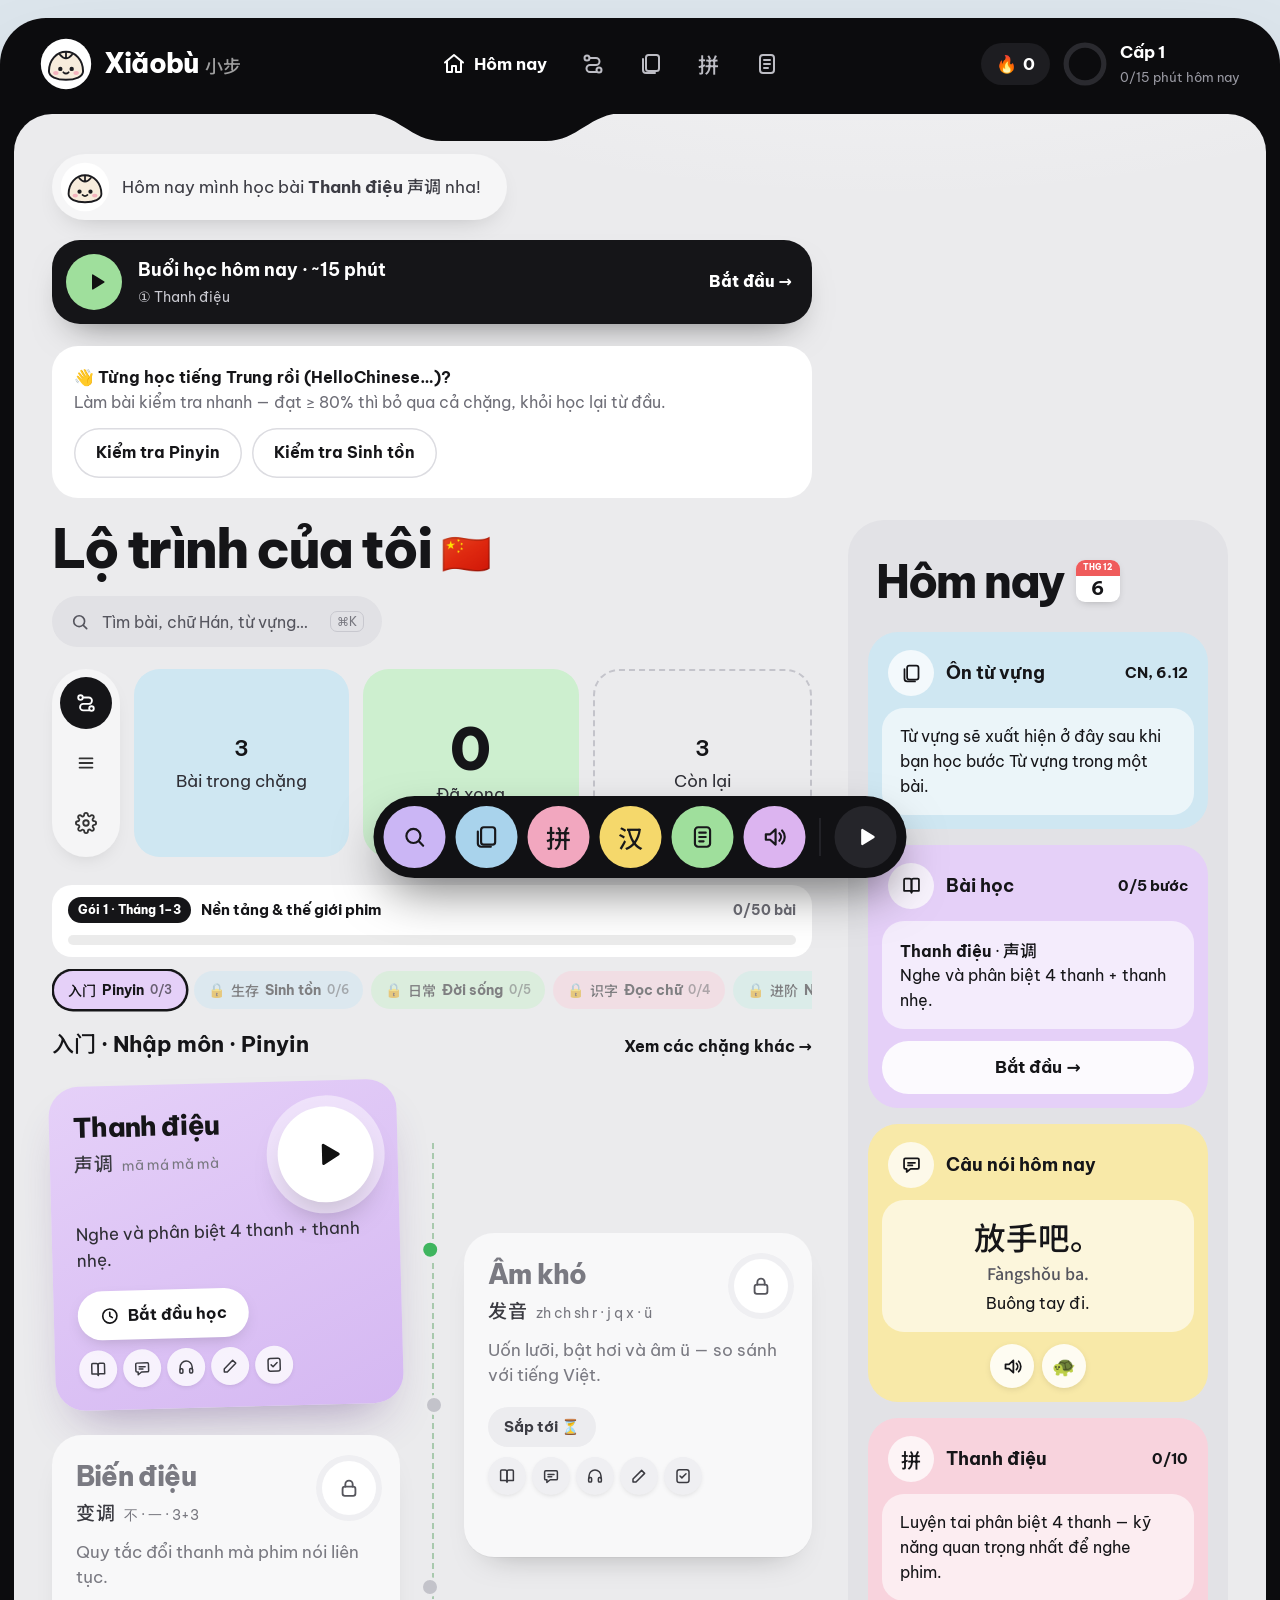
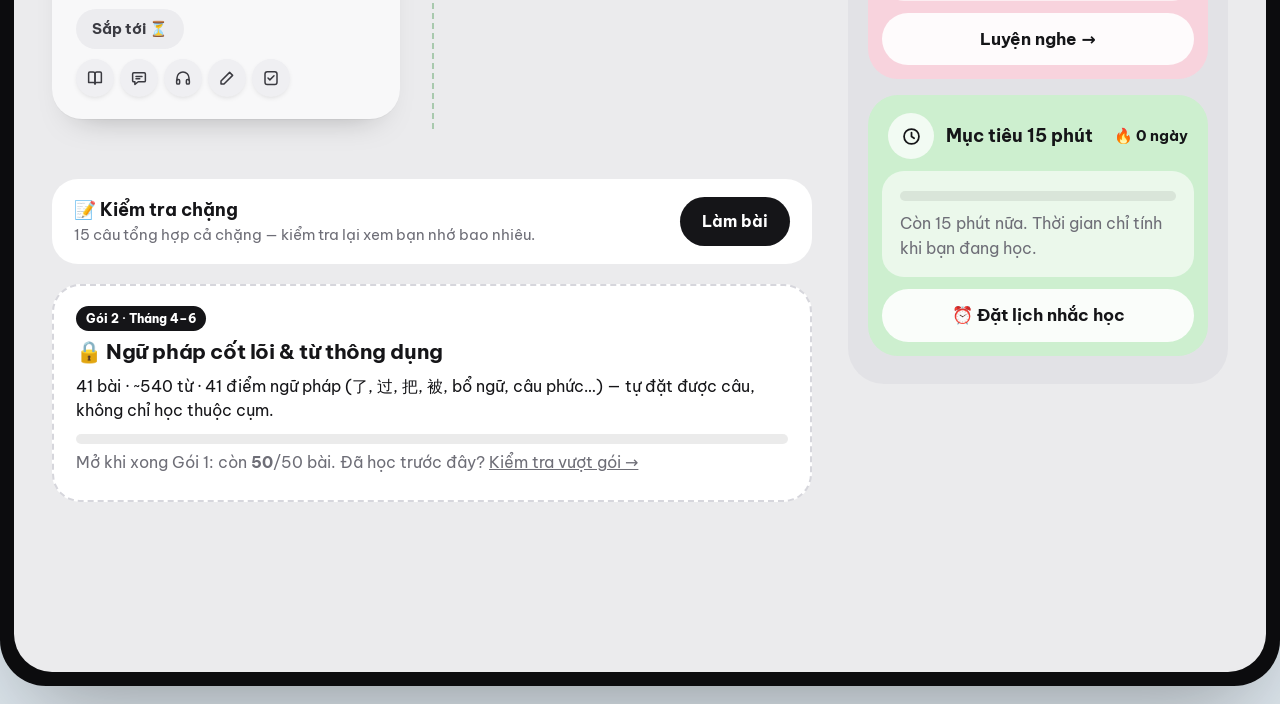
==== index.html @ 29726278 "Thay app POS bằng web học tiếng Trung Xiǎobù 小步 Xóa app POS cũ theo yêu cầu (vẫn còn trong lịch sử g" ====
<!doctype html>
<html lang="vi">
<head>
<meta charset="utf-8">
<meta name="viewport" content="width=device-width, initial-scale=1, viewport-fit=cover">
<meta name="theme-color" content="#0c0c0e">
<meta name="mobile-web-app-capable" content="yes">
<meta name="apple-mobile-web-app-capable" content="yes">
<meta name="apple-mobile-web-app-status-bar-style" content="black-translucent">
<meta name="apple-mobile-web-app-title" content="Xiǎobù">
<meta name="description" content="Học tiếng Trung giản thể 15 phút mỗi ngày: xem phim, giao tiếp, đọc chữ đời thường.">
<title>Xiǎobù 小步 · Tiếng Trung 15 phút mỗi ngày</title>
<link rel="manifest" href="manifest.webmanifest">
<link rel="icon" href="icons/icon.svg" type="image/svg+xml">
<link rel="apple-touch-icon" href="icons/apple-touch-icon.png">
<link rel="preconnect" href="https://fonts.googleapis.com">
<link rel="preconnect" href="https://fonts.gstatic.com" crossorigin>
<link rel="stylesheet" href="https://fonts.googleapis.com/css2?family=Be+Vietnam+Pro:wght@400;500;600;700;800&family=Noto+Sans+SC:wght@400;500;700&display=swap">
<link rel="stylesheet" href="css/style.css">
</head>
<body>
<div class="app">
  <header class="top">
    <a class="brand" href="#/" aria-label="Trang chủ">
      <span class="mascot" id="brandMascot"></span>
      <span class="brand-name">Xiǎobù <span class="zh" lang="zh-CN">小步</span></span>
    </a>
    <nav class="nav" id="nav"></nav>
    <div class="hud">
      <span class="streak" title="Chuỗi ngày học"><span>🔥</span><b id="streakN">0</b></span>
      <div class="ring" id="ring"></div>
      <div class="lvl"><b id="lvlN">Cấp 1</b><small id="minN">0/15 phút hôm nay</small></div>
    </div>
  </header>
  <main class="panel" id="panel">
    <svg class="notch" id="notch" viewBox="0 0 260 30" aria-hidden="true"><path d="M0 0H260C226 0 214 28 182 28H78C46 28 34 0 0 0Z"/></svg>
    <div id="view"></div>
  </main>
</div>
<nav class="dock" id="dock" aria-label="Thanh công cụ"></nav>
<div id="toast" role="status" aria-live="polite"></div>

<script src="js/vendor/hanzi-writer.min.js" defer></script>
<script src="js/packs.js" defer></script>
<script src="js/data.js" defer></script>
<script src="js/data-phim.js" defer></script>
<script src="js/memo.js" defer></script>
<script src="js/app.js" defer></script>
</body>
</html>
---- css/style.css ----
/* Xiǎobù 小步 — giao diện */
:root{
  --bg:#dce5ec; --shell:#0c0c0e; --panel:#ebebed; --card:#f8f8f9; --ink:#151518; --muted:#6e6e77; --line:#dcdce1;
  --c-purple:#e5d0f8; --c-purple2:#d5b8f2;
  --c-blue:#cfe7f2;   --c-blue2:#b5dbeb;
  --c-green:#cdefcf;  --c-green2:#b3e5b6;
  --c-yellow:#f8e9a8; --c-yellow2:#f2da7a;
  --c-pink:#f8d3dd;   --c-pink2:#f2b8c8;
  --c-mint:#cdeee6;   --c-mint2:#ade2d4;
  --c-peach:#fbdcc9; --c-peach2:#f5c2a3;
  --c-lav:#dcdafb;   --c-lav2:#c4bff5;
  --c-lilac:#ecd3f6;
  --ok:#3fb55f; --bad:#e8566f;
  --zh-scale:1;
  --font:'Be Vietnam Pro',system-ui,-apple-system,'Segoe UI',Roboto,sans-serif;
  --font-zh:'Noto Sans SC','PingFang SC','Hiragino Sans GB','Microsoft YaHei','Source Han Sans SC',sans-serif;
}
*{box-sizing:border-box}
html{-webkit-text-size-adjust:100%}
body{margin:0;background:var(--bg);font-family:var(--font);color:var(--ink);-webkit-font-smoothing:antialiased;-webkit-tap-highlight-color:transparent;line-height:1.45}
button{font-family:inherit;color:inherit}
a{color:inherit}
.zh{font-family:var(--font-zh);font-weight:500}
.py,.py-opt,.py-big{font-family:var(--font-zh);font-weight:500}
.muted{color:var(--muted)} .small{font-size:14px} .center{text-align:center}
svg{display:block}

/* color helpers */
.c-purple{--c:var(--c-purple);--c2:var(--c-purple2)} .c-blue{--c:var(--c-blue);--c2:var(--c-blue2)}
.c-green{--c:var(--c-green);--c2:var(--c-green2)} .c-yellow{--c:var(--c-yellow);--c2:var(--c-yellow2)}
.c-pink{--c:var(--c-pink);--c2:var(--c-pink2)} .c-mint{--c:var(--c-mint);--c2:var(--c-mint2)}
.c-peach{--c:var(--c-peach);--c2:var(--c-peach2)} .c-lav{--c:var(--c-lav);--c2:var(--c-lav2)}
[data-color=purple]{--c:var(--c-purple);--c2:var(--c-purple2)} [data-color=blue]{--c:var(--c-blue);--c2:var(--c-blue2)}
[data-color=green]{--c:var(--c-green);--c2:var(--c-green2)} [data-color=yellow]{--c:var(--c-yellow);--c2:var(--c-yellow2)}
[data-color=pink]{--c:var(--c-pink);--c2:var(--c-pink2)} [data-color=mint]{--c:var(--c-mint);--c2:var(--c-mint2)}
[data-color=peach]{--c:var(--c-peach);--c2:var(--c-peach2)} [data-color=lav]{--c:var(--c-lav);--c2:var(--c-lav2)}

/* ───────── shell ───────── */
.app{max-width:1340px;margin:18px auto;background:var(--shell);border-radius:46px;padding:0 14px 14px;box-shadow:0 40px 90px -30px rgba(0,0,0,.35)}
header.top{display:flex;align-items:center;gap:16px;padding:20px 26px 24px;color:#fff}
.brand{display:flex;align-items:center;gap:12px;text-decoration:none;color:#fff;flex:none}
.mascot{display:inline-block;width:52px;height:52px;flex:none}
.mascot svg{width:100%;height:100%}
.brand-name{font-weight:800;font-size:27px;letter-spacing:-.03em}
.brand-name .zh{font-size:18px;opacity:.6;font-weight:500;margin-left:2px}
.nav{flex:1;display:flex;justify-content:center;gap:6px}
.nav a{display:flex;align-items:center;gap:8px;color:#bdbdc4;text-decoration:none;padding:10px 14px;border-radius:999px;font-weight:700;font-size:17px;transition:.2s}
.nav a svg{width:24px;height:24px}
.nav a span:not(.nav-zh){display:none}
.nav-zh{font-size:21px;width:24px;text-align:center;line-height:24px}
.nav a.active{color:#fff}
.nav a.active span{display:inline}
.nav a:hover{background:#1d1d21;color:#fff}
.hud{display:flex;align-items:center;gap:12px;flex:none}
.streak{display:flex;align-items:center;gap:6px;background:#1d1d21;border-radius:999px;padding:9px 15px;font-weight:800;font-size:17px}
.ring{width:46px;height:46px}
.ring svg{width:100%;height:100%}
.lvl b{display:block;font-size:17px;letter-spacing:-.01em}
.lvl small{color:#9a9aa3;font-size:13px}
.panel{position:relative;background:var(--panel);background-image:radial-gradient(1200px 500px at 70% -10%,#f6f6f7 0%,transparent 60%);border-radius:38px;min-height:calc(100vh - 150px);padding:40px 38px 150px}
.notch{position:absolute;top:-1px;width:260px;height:30px;transform:translateX(-50%);fill:var(--shell);pointer-events:none;transition:left .35s cubic-bezier(.4,1.4,.6,1),opacity .2s;opacity:0}

/* ───────── dock ───────── */
.dock{position:fixed;left:50%;bottom:22px;transform:translateX(-50%);display:flex;align-items:center;gap:10px;background:#111114;padding:10px;border-radius:999px;box-shadow:0 22px 50px -12px rgba(0,0,0,.55);z-index:60}
.d{width:62px;height:62px;border-radius:50%;border:0;display:grid;place-items:center;font-size:25px;cursor:pointer;color:#18181b;transition:transform .15s}
.d svg{width:26px;height:26px}
.d:hover{transform:translateY(-3px)} .d:active{transform:scale(.94)}
.d.c-purple{background:#cbb6f5}.d.c-blue{background:#a9d3ec}.d.c-pink{background:#f2a7bf}.d.c-yellow{background:#f5d86b}.d.c-green{background:#9fdf9c}.d.c-lilac{background:#dcb4f0}
.d.c-dark{background:#25252a;color:#fff}
.dock .sep{width:1px;height:38px;background:#34343a;margin:0 4px}
body.in-lesson .dock{display:none}

/* ───────── buttons ───────── */
.btn{display:inline-flex;align-items:center;justify-content:center;gap:8px;background:var(--ink);color:#fff;border:0;border-radius:999px;padding:13px 22px;font-weight:700;font-size:16px;cursor:pointer;text-decoration:none;transition:transform .12s,opacity .2s}
.btn svg{width:20px;height:20px}
.btn:active{transform:scale(.97)} .btn:disabled{opacity:.35;cursor:default}
.btn.ghost{background:#fff;color:var(--ink);box-shadow:inset 0 0 0 1.5px var(--line)}
.btn.big{width:100%;padding:16px;font-size:17px}
.btn.red{background:var(--bad)}
.btn-white{display:inline-flex;align-items:center;gap:8px;background:#fff;border-radius:999px;padding:13px 22px;font-weight:700;color:var(--ink);text-decoration:none;box-shadow:0 6px 18px -8px rgba(0,0,0,.25)}
.btn-white svg{width:20px;height:20px}
.ibtn{width:44px;height:44px;border-radius:50%;border:0;background:rgba(255,255,255,.85);display:inline-grid;place-items:center;cursor:pointer;font-size:19px;box-shadow:0 2px 8px -3px rgba(0,0,0,.2);flex:none}
.ibtn svg{width:21px;height:21px}
.ibtn.mic.rec{background:var(--bad);color:#fff;animation:pulse 1s infinite}
@keyframes pulse{50%{box-shadow:0 0 0 10px rgba(232,86,111,.2)}}
.speaking{animation:speak .9s ease-in-out infinite}
@keyframes speak{50%{transform:scale(1.06)}}
.back{width:48px;height:48px;border-radius:50%;background:#fff;display:grid;place-items:center;flex:none;box-shadow:0 2px 10px -4px rgba(0,0,0,.2)}
.back svg{width:22px;height:22px}
.pill{display:inline-block;background:#ececef;border-radius:999px;padding:9px 16px;font-weight:700;font-size:15px;color:#3b3b42}
.chips{display:flex;gap:8px;flex-wrap:wrap;margin:6px 0 18px}
.chips.scroll{flex-wrap:nowrap;overflow-x:auto;padding-bottom:4px;scrollbar-width:none}
.chips.scroll::-webkit-scrollbar{display:none}
.chip{border:0;background:#fff;border-radius:999px;padding:10px 16px;font-weight:700;font-size:15px;cursor:pointer;white-space:nowrap;box-shadow:inset 0 0 0 1.5px var(--line)}
.chip.on{background:var(--ink);color:#fff;box-shadow:none}

/* ───────── home ───────── */
.greet{display:inline-flex;align-items:center;gap:12px;background:#f6f6f7;border-radius:999px;padding:8px 26px 8px 8px;box-shadow:0 10px 28px -16px rgba(0,0,0,.3);margin-bottom:26px;max-width:100%}
.greet .mascot{width:50px;height:50px}
.greet p{margin:0;font-size:17px;color:#3c3c44}
.home{display:grid;grid-template-columns:minmax(0,1fr) 380px;gap:36px;align-items:start}
.home>*{min-width:0}
.title-row{display:flex;align-items:center;justify-content:space-between;gap:20px;flex-wrap:wrap;margin-bottom:22px}
h1{font-size:54px;font-weight:800;letter-spacing:-.045em;margin:0;line-height:1.05}
.flag{font-size:.75em;vertical-align:middle}
.search-pill{display:flex;align-items:center;gap:12px;border:0;background:#e1e1e5;border-radius:999px;padding:15px 18px;min-width:330px;cursor:pointer;color:#55555e;font-size:16px}
.search-pill svg{width:20px;height:20px}
.search-pill span{flex:1;text-align:left}
kbd{font-family:inherit;font-size:12px;border:1.5px solid #c8c8cf;border-radius:7px;padding:2px 6px;color:#77777f}
.stats-row{display:flex;gap:14px;align-items:stretch;margin-bottom:28px}
.rail{display:flex;flex-direction:column;gap:8px;background:#f5f5f6;border-radius:999px;padding:8px;box-shadow:0 8px 22px -14px rgba(0,0,0,.25)}
.rail-btn{width:52px;height:52px;border-radius:50%;display:grid;place-items:center;text-decoration:none;color:#333}
.rail-btn svg{width:22px;height:22px}
.rail-btn.active{background:var(--ink);color:#fff}
.stat{flex:1;max-width:230px;border-radius:26px;padding:18px 14px;text-align:center;display:flex;flex-direction:column;justify-content:center;gap:4px;background:var(--c)}
.stat b{font-size:22px;font-weight:600}
.stat span{font-size:17px;color:#2f2f36}
.stat.big b{font-size:58px;font-weight:800;line-height:1}
.stat.dashed{background:transparent;border:2px dashed #c4c4cb}
.stage-head{display:flex;align-items:baseline;justify-content:space-between;gap:12px;margin:8px 0 22px}
.stage-head h3{margin:0;font-size:22px;font-weight:700}
.stage-head a{font-weight:700;text-decoration:none;white-space:nowrap}

/* zigzag path */
.zigzag{position:relative;display:grid;grid-template-columns:1fr 1fr;column-gap:64px;row-gap:28px;padding-bottom:150px}
.zigzag::before{content:'';position:absolute;left:50%;top:60px;bottom:140px;border-left:2px dashed #a9c9ae}
.zigzag>.lcard:nth-child(even){translate:0 150px}
.lcard{position:relative;background:var(--card);border-radius:30px;padding:26px 24px 22px;box-shadow:0 1px 0 rgba(0,0,0,.03),0 18px 34px -24px rgba(0,0,0,.35);transition:transform .2s}
.lcard::after{content:'';position:absolute;top:50%;width:14px;height:14px;border-radius:50%;background:var(--ok);border:3px solid var(--panel)}
.zigzag>.lcard:nth-child(odd)::after{right:-40px}
.zigzag>.lcard:nth-child(even)::after{left:-40px}
.lcard.locked::after{background:#c3c3ca}
.lcard.current{background:linear-gradient(155deg,var(--c),var(--c2));rotate:-1.5deg;box-shadow:0 26px 50px -24px rgba(80,40,120,.45)}
.lcard.done{background:#fff}
.lc-top{display:flex;justify-content:space-between;gap:12px;align-items:flex-start}
.lcard h4{margin:0;font-size:27px;font-weight:800;letter-spacing:-.03em;line-height:1.15}
.lc-zh{margin-top:6px;color:#77777f;font-size:16px}
.lc-zh .zh{font-size:19px;color:#3b3b42;letter-spacing:.06em}
.lc-sub{font-size:14px;margin-left:4px}
.lc-desc{font-size:17px;line-height:1.5;margin:14px 0 18px;color:#2d2d33}
.lcard.locked .lc-desc,.lcard.locked h4{color:#7a7a82}
.lc-foot{display:flex;justify-content:space-between;align-items:center;gap:10px;flex-wrap:wrap}
.lc-steps{display:flex;gap:6px}
.mini{width:38px;height:38px;border-radius:50%;background:rgba(255,255,255,.8);display:grid;place-items:center;color:#3a3a40;box-shadow:0 2px 6px -3px rgba(0,0,0,.2)}
.lcard:not(.current) .mini{background:#efeff2}
.mini svg{width:18px;height:18px}
.mini.on{background:var(--ink)!important;color:#fff}
.play{width:96px;height:96px;border-radius:50%;background:#fff;display:grid;place-items:center;color:#111;flex:none;box-shadow:0 0 0 11px rgba(255,255,255,.45),0 18px 34px -12px rgba(0,0,0,.4);transition:transform .15s}
.play svg{width:34px;height:34px;margin-left:4px}
.play:hover{transform:scale(1.05)}
.play.sm{width:54px;height:54px;box-shadow:0 0 0 6px #f0f0f3}
.play.sm svg{width:22px;height:22px;margin-left:2px}
.lock,.badge-done{width:54px;height:54px;border-radius:50%;background:#fff;display:grid;place-items:center;color:#55555c;flex:none;box-shadow:0 0 0 6px #efeff2}
.lock svg,.badge-done svg{width:22px;height:22px}
.badge-done{background:var(--ok);color:#fff;box-shadow:0 0 0 6px #e3f5e7}
.stage-test-cta{display:flex;align-items:center;justify-content:space-between;gap:16px;background:#fff;border-radius:26px;padding:18px 22px;margin-top:-90px;position:relative}
.stage-test-cta b{display:block;font-size:18px}
.stage-test-cta span{color:var(--muted);font-size:15px}

/* today aside */
.today{background:#e2e2e6;border-radius:36px;padding:28px 20px 12px;position:sticky;top:18px}
.today-head{display:flex;align-items:center;gap:12px;padding:0 8px 18px}
.today h2{font-size:46px;font-weight:800;letter-spacing:-.045em;margin:0}
.cal{display:inline-flex;flex-direction:column;align-items:center;width:44px;border-radius:9px;overflow:hidden;background:#fff;box-shadow:0 3px 10px -4px rgba(0,0,0,.3)}
.cal i{display:block;width:100%;background:#ef5b5b;color:#fff;font-style:normal;font-size:8px;font-weight:800;text-align:center;padding:2px 0}
.cal b{font-size:19px;line-height:1.2;padding:1px 0 2px}
.tcard{background:var(--c);border-radius:30px;padding:14px;margin-bottom:16px}
.tc-head{display:flex;align-items:center;gap:12px;font-weight:700;font-size:18px;padding:4px 6px 12px}
.tc-head .ic{width:46px;height:46px;border-radius:50%;background:rgba(255,255,255,.75);display:grid;place-items:center;flex:none;font-size:20px}
.tc-head .ic svg{width:21px;height:21px}
.tc-head .right{margin-left:auto;font-size:15px;font-weight:700;white-space:nowrap}
.tc-body{background:rgba(255,255,255,.6);border-radius:22px;padding:16px 18px;line-height:1.55;font-size:16px}
.tc-body .zh{font-size:1.05em}
.big-n{font-size:30px;font-weight:800;margin-right:4px}
.tc-btn{display:block;margin-top:12px;text-align:center;background:rgba(255,255,255,.9);border-radius:999px;padding:14px;font-weight:700;color:var(--ink);text-decoration:none;font-size:17px}
.tc-row{display:flex;gap:8px;justify-content:center;margin-top:12px}
.qod{text-align:center}
.qod-zh{border:0;background:none;cursor:pointer;padding:0;font-size:calc(30px*var(--zh-scale));line-height:1.3}
.qod .py{font-size:16px;color:#55555e;margin:2px 0 6px}
.bar{height:10px;background:rgba(0,0,0,.08);border-radius:99px;overflow:hidden;margin:4px 0 10px}
.bar i{display:block;height:100%;background:var(--ok);border-radius:99px;transition:width .4s}

/* ───────── generic page ───────── */
.page{max-width:900px;margin:0 auto}
.page-head{display:flex;align-items:center;gap:14px;margin-bottom:16px}
.page-head h1{font-size:40px}
.lead{font-size:17px;margin:0 0 20px}
.sec{font-size:22px;margin:32px 0 14px;letter-spacing:-.02em}
.card-pad{background:#fff;border-radius:26px;padding:20px 22px;margin-bottom:16px}
.card-pad h3{margin:0 0 12px;font-size:19px}
.empty{text-align:center;background:#fff;border-radius:30px;padding:34px 22px}
.empty svg{width:90px;height:90px;margin:0 auto 6px}
.empty h3{font-size:24px;margin:8px 0}
.hint{background:#fff;border-radius:20px;padding:14px 18px;margin-bottom:16px;font-size:16px;line-height:1.5}

/* path */
.stage-block{background:var(--c);border-radius:32px;padding:22px;margin-bottom:22px}
.sb-head{display:flex;justify-content:space-between;gap:16px;align-items:flex-start;margin-bottom:14px}
.sb-zh{font-size:15px;opacity:.65}
.sb-head h2{margin:2px 0 4px;font-size:26px;letter-spacing:-.03em}
.sb-head p{margin:0;font-size:15px;color:#3a3a42}
.sb-prog{min-width:120px;text-align:right}
.sb-prog b{font-size:22px}
.sb-prog .bar{background:rgba(255,255,255,.55)}
.sb-list{display:flex;flex-direction:column;gap:8px}
.sb-row{display:flex;align-items:center;gap:14px;background:rgba(255,255,255,.75);border-radius:20px;padding:12px 14px;text-decoration:none;color:var(--ink)}
.sb-row.cur{background:#fff;box-shadow:0 0 0 2.5px var(--ink)}
.sb-row.locked{opacity:.55}
.sb-ic{width:40px;height:40px;border-radius:50%;background:#fff;display:grid;place-items:center;flex:none}
.sb-row.cur .sb-ic{background:var(--ink);color:#fff}
.sb-ic svg{width:18px;height:18px}
.sb-t{flex:1;min-width:0}
.sb-t b{font-size:17px}
.sb-t small{display:block;color:var(--muted);font-size:14px;white-space:nowrap;overflow:hidden;text-overflow:ellipsis}
.sb-n{font-weight:700;color:#55555e;font-size:14px}
.sb-test{display:block;margin-top:12px;text-align:center;background:rgba(255,255,255,.9);border-radius:999px;padding:13px;font-weight:700;text-decoration:none}

/* ───────── lesson ───────── */
.lesson{max-width:760px;margin:0 auto}
.lesson-top{display:flex;align-items:center;gap:14px;margin-bottom:16px}
.lt-title small{color:var(--muted);font-weight:600;font-size:14px}
.lt-title h2{margin:0;font-size:28px;letter-spacing:-.03em;line-height:1.2}
.lt-title h2 .zh{font-size:.8em;color:#55555e}
.steps-tabs{display:flex;gap:8px;overflow-x:auto;padding:4px 2px 12px;margin-bottom:6px;scrollbar-width:none}
.steps-tabs::-webkit-scrollbar{display:none}
.stab{display:flex;align-items:center;gap:7px;background:#fff;border-radius:999px;padding:10px 15px;text-decoration:none;font-weight:700;font-size:15px;white-space:nowrap;color:#45454c;flex:none}
.stab svg{width:18px;height:18px}
.stab.done{background:var(--c-green);color:#1d5e2c}
.stab.active{background:var(--ink);color:#fff}
.intro{background:#fff;border-radius:22px;padding:4px 18px;margin-bottom:16px}
.intro summary{cursor:pointer;font-weight:700;padding:12px 0;font-size:17px}
.intro-body{padding-bottom:14px;font-size:16px;line-height:1.6}
.intro-body ul{padding-left:20px;margin:6px 0}
.intro-body li{margin:6px 0}
.intro-body .py{display:inline}

/* flashcard */
.fc-card{background:linear-gradient(160deg,var(--c),var(--c2));border-radius:34px;padding:30px 20px 22px;text-align:center;min-height:360px;display:flex;flex-direction:column;align-items:center;justify-content:center;gap:8px;box-shadow:0 24px 40px -28px rgba(0,0,0,.4)}
.fc-hz{border:0;background:none;cursor:pointer;padding:0;font-size:calc(88px*var(--zh-scale));line-height:1.15;color:var(--ink)}
.fc-hz .zh{font-weight:500}
.fc-card .py{font-size:24px;color:#3f3f47}
.hv{font-size:13px;color:#6f5a92;text-transform:uppercase;letter-spacing:.1em;background:rgba(255,255,255,.65);padding:4px 12px;border-radius:999px;font-weight:700}
.fc-vi{font-size:23px;font-weight:700;margin-top:4px}
.fc-actions{display:flex;gap:10px;margin-top:10px}
.fc-tip{font-size:13px;margin-top:6px}
.fc-nav{display:flex;align-items:center;justify-content:space-between;gap:12px;margin:16px 0}
.fc-nav .btn{min-width:64px}
.fc-nav #next{flex:1;max-width:260px}
.wordlist{background:#fff;border-radius:22px;padding:4px 16px 10px}
.wordlist summary{cursor:pointer;font-weight:700;padding:12px 0}
.wrow{display:flex;align-items:center;gap:12px;padding:10px 0;border-top:1px solid #f0f0f2}
.wrow-hz{border:0;background:none;cursor:pointer;font-size:calc(28px*var(--zh-scale));min-width:72px;text-align:left;padding:0}
.wrow-info{flex:1;min-width:0}
.wrow-info .py{font-size:15px;color:#55555e}
.wrow-vi{font-size:15px}
.hv-inline{font-size:11px;text-transform:uppercase;letter-spacing:.06em;color:#7a6a9a;font-weight:700}
.wrow .ibtn{background:#f3f3f5;box-shadow:none;width:40px;height:40px}
body.no-hv .hv,body.no-hv .hv-inline{display:none}
body.no-py .py{filter:blur(6px);cursor:pointer;user-select:none}
body.no-py .py.show{filter:none}

/* phrases */
.phrases{display:grid;grid-template-columns:repeat(auto-fill,minmax(300px,1fr));gap:14px}
.pcard{background:#fff;border-radius:26px;padding:18px 18px 14px;display:flex;flex-direction:column;gap:4px}
.lesson .pcard{background:linear-gradient(170deg,#fff 40%,color-mix(in srgb,var(--c) 45%,#fff))}
.pc-lesson{font-size:12px;font-weight:700;color:var(--muted);text-decoration:none;text-transform:uppercase;letter-spacing:.06em}
.pc-zh{border:0;background:none;cursor:pointer;text-align:left;padding:0;font-size:calc(28px*var(--zh-scale));line-height:1.35}
.pcard .py{font-size:16px;color:#55555e}
.pc-vi{font-size:17px;font-weight:600}
.pc-note{font-size:14px;color:#5a5a62;background:#f6f6f8;border-radius:14px;padding:9px 12px;margin-top:6px;line-height:1.5}
.pc-act{display:flex;gap:8px;margin-top:10px}
.pc-act .ibtn{background:#f2f2f5;box-shadow:none}
.mic-out:empty{display:none}
.sr-res{border-radius:14px;padding:10px 12px;margin-top:8px;font-size:15px;background:#f6f6f8}
.sr-res b{font-size:18px}
.sr-res.good{background:#e1f6e5}.sr-res.ok{background:#fdf3d4}.sr-res.bad{background:#fde3e8}
.step-actions{margin:22px 0 10px}
.rand{margin-bottom:14px}
#randBox .pcard{margin-bottom:16px;box-shadow:0 0 0 2.5px var(--ink)}

/* writer */
.writer-wrap{display:flex;gap:22px;align-items:center;flex-wrap:wrap;justify-content:center}
.writer-grid{border-radius:20px;border:2px solid #efd6d6;background:#fffdfb url("data:image/svg+xml,%3Csvg xmlns='http://www.w3.org/2000/svg' viewBox='0 0 100 100' preserveAspectRatio='none'%3E%3Cg stroke='%23ecbcbc' stroke-width='.5' stroke-dasharray='2 2' fill='none'%3E%3Cpath d='M0 0L100 100M100 0L0 100M50 0V100M0 50H100'/%3E%3C/g%3E%3C/svg%3E") center/100% 100% no-repeat;touch-action:none;flex:none}
.fallback-char{display:grid;place-items:center;height:100%;font-size:150px}
.w-info{flex:1;min-width:200px;text-align:center}
.w-big{border:0;background:none;cursor:pointer;font-size:60px;padding:0}
.w-info .py{font-size:22px}
.w-vi{font-size:18px;font-weight:600;margin:4px 0 14px}
.w-btns{display:flex;gap:8px;justify-content:center;flex-wrap:wrap}
.w-btns .ibtn{background:#f2f2f5;box-shadow:none}
.w-msg{min-height:24px;margin-top:12px;font-size:15px}
.ctabs{display:flex;gap:8px;margin-bottom:14px;flex-wrap:wrap}
.ctab{width:62px;height:62px;border-radius:18px;border:0;background:#fff;font-size:30px;cursor:pointer}
.ctab.active{background:var(--ink);color:#fff}
.write-input{display:flex;gap:10px}
.write-input input{flex:1;font-size:18px;border:1.5px solid var(--line);border-radius:999px;padding:12px 18px;font-family:var(--font-zh);min-width:0}
.char-grid{display:grid;grid-template-columns:repeat(auto-fill,minmax(74px,1fr));gap:10px}
.cg{position:relative;border:0;background:#fff;border-radius:18px;padding:10px 4px 8px;cursor:pointer;display:flex;flex-direction:column;align-items:center}
.cg .zh{font-size:32px;line-height:1.2}
.cg small{font-size:12px;color:var(--muted);font-family:var(--font-zh)}
.cg.learned::after{content:'';position:absolute;top:8px;right:8px;width:8px;height:8px;border-radius:50%;background:var(--ok)}
.cg.written{box-shadow:inset 0 0 0 2px var(--c-green2)}

/* ───────── quiz ───────── */
.quiz{max-width:640px;margin:0 auto}
.qtop{display:flex;align-items:center;gap:12px;margin-bottom:18px}
.qbar{flex:1;height:12px;background:#dcdce1;border-radius:99px;overflow:hidden}
.qbar i{display:block;height:100%;background:var(--ok);border-radius:99px;transition:width .4s}
.qcount{font-weight:700;font-size:14px;color:var(--muted);min-width:42px;text-align:right}
.qprompt{background:#fff;border-radius:28px;padding:24px 18px;text-align:center;margin-bottom:16px}
.qlabel{font-size:15px;font-weight:700;color:var(--muted);margin-bottom:10px}
.qhz{border:0;background:none;cursor:pointer;font-size:calc(66px*var(--zh-scale));line-height:1.2;padding:0}
.qhz.static{cursor:default}
.qph{border:0;background:none;cursor:pointer;font-size:calc(32px*var(--zh-scale));line-height:1.4;padding:0}
.qprompt .py{font-size:19px;color:#55555e}
.qvi{font-size:24px;font-weight:700}
.qvi.small{font-size:17px;font-weight:500;color:var(--muted);margin-top:4px}
.listen-row{display:flex;gap:14px;justify-content:center;align-items:center}
.listen-big{width:96px;height:96px;border-radius:50%;border:0;background:linear-gradient(160deg,var(--c,var(--c-purple)),var(--c2,var(--c-purple2)));display:grid;place-items:center;cursor:pointer;box-shadow:0 0 0 10px #f1f1f4}
.listen-big svg{width:40px;height:40px}
.listen-slow{width:56px;height:56px;border-radius:50%;border:0;background:#f1f1f4;font-size:24px;cursor:pointer}
.qopts{display:grid;gap:10px}
.qopts.zh-opts{grid-template-columns:1fr 1fr}
.opt{background:#fff;border:2px solid #e3e3e8;border-radius:20px;padding:15px 18px;font-size:17px;text-align:left;min-height:60px;cursor:pointer;transition:transform .1s,border-color .2s;line-height:1.4}
.opt:active{transform:scale(.98)}
.zh-opts .opt{text-align:center;font-size:calc(30px*var(--zh-scale));padding:14px 8px}
.opt.ok{background:#e2f7e6;border-color:var(--ok)}
.opt.bad{background:#fde5e9;border-color:var(--bad)}
.opt:disabled{cursor:default;color:var(--ink)}
.py-opt{font-size:20px}
.qfb{margin-top:14px;padding:16px;border-radius:24px;background:#fff;border:2px solid transparent}
.qfb.ok{border-color:#bfe9c9}.qfb.bad{border-color:#f6c1cb}
.fb-title{font-weight:800;font-size:18px;margin-bottom:8px}
.qfb .btn{margin-top:14px}
.xrow{display:flex;align-items:center;gap:14px;padding:8px 0}
.xrow-hz{border:0;background:#f5f5f7;border-radius:16px;padding:6px 12px;cursor:pointer;font-size:calc(22px*var(--zh-scale));flex:none;max-width:58%;text-align:left;line-height:1.35}
.xrow .py{font-size:15px;color:#55555e}
.xrow-vi{font-size:15px;font-weight:600}
.build .b-ans{min-height:72px;background:#fff;border-radius:22px;padding:12px;display:flex;flex-wrap:wrap;gap:8px;align-items:center;margin-bottom:14px;border:2px dashed #d3d3d9}
.build .b-ans.ok{border:2px solid var(--ok);background:#effbf1}
.build .b-ans.bad{border:2px solid var(--bad);background:#fff1f3}
.b-bank{display:flex;flex-wrap:wrap;gap:8px;justify-content:center;margin-bottom:16px}
.tok{border:0;background:#fff;border-radius:16px;padding:10px 15px;font-size:calc(26px*var(--zh-scale));cursor:pointer;box-shadow:0 3px 0 #d9d9df}
.tok.in{background:var(--c,var(--c-purple));box-shadow:none}
.tok.used{visibility:hidden}

/* result */
.result{text-align:center;background:#fff;border-radius:32px;padding:30px 20px;max-width:640px;margin:0 auto}
.res-ring{--p:0;width:130px;height:130px;border-radius:50%;margin:0 auto 12px;display:grid;place-items:center;background:conic-gradient(var(--ok) calc(var(--p)*1%),#ececf0 0)}
.result.fail .res-ring{background:conic-gradient(#f2b14b calc(var(--p)*1%),#ececf0 0)}
.res-ring b{width:100px;height:100px;border-radius:50%;background:#fff;display:grid;place-items:center;font-size:30px}
.result h3{font-size:24px;margin:8px 0 4px;letter-spacing:-.02em}
.wrong-list{text-align:left;background:#fafafb;border-radius:22px;padding:12px 16px;margin:18px 0}
.wrong-list h4{margin:4px 0 6px}
.res-btns{display:flex;gap:10px;justify-content:center;flex-wrap:wrap;margin-top:16px}

/* review cards */
.rc{max-width:560px;margin:0 auto}
.rc-card{background:linear-gradient(160deg,var(--c),var(--c2));border-radius:34px;min-height:330px;padding:28px 20px;display:flex;flex-direction:column;align-items:center;justify-content:center;gap:8px;text-align:center}
.rc-hz{border:0;background:none;cursor:pointer;font-size:calc(72px*var(--zh-scale));line-height:1.2;padding:0}
.rc-hz.sm{font-size:calc(46px*var(--zh-scale))}
.rc-vi{font-size:28px;font-weight:800}
.rc-back{display:flex;flex-direction:column;align-items:center;gap:6px;border-top:2px dashed rgba(0,0,0,.12);padding-top:14px;margin-top:6px;width:100%}
.rc-back[hidden]{display:none}
.rc-back .py{font-size:22px}
.rc-vi2{font-size:21px;font-weight:700}
.rc-btns{display:grid;grid-template-columns:repeat(3,1fr);gap:10px;margin-top:16px}
.rc-btns .btn.big{grid-column:1/-1}
.gbtn{border:0;border-radius:20px;padding:14px 6px;font-weight:800;font-size:17px;cursor:pointer;display:flex;flex-direction:column;align-items:center;gap:2px}
.gbtn small{font-weight:600;font-size:12px;opacity:.7}
.g0{background:#fde0e5}.g1{background:#fdf0c8}.g2{background:#d9f4de}

/* pinyin page */
.tone-grid{display:grid;grid-template-columns:repeat(4,1fr);gap:12px;margin-bottom:16px}
.tone-card{border:0;background:#fff;border-radius:26px;padding:16px 10px;cursor:pointer;display:flex;flex-direction:column;align-items:center;gap:2px;color:var(--ink)}
.tone-card:nth-child(1){color:#4a8bd6}.tone-card:nth-child(2){color:#3aa65a}.tone-card:nth-child(3){color:#c48a12}.tone-card:nth-child(4){color:#d2486a}
.tone-card svg{width:54px;height:54px;background:#f6f6f8;border-radius:14px;padding:6px}
.py-big{font-size:34px;line-height:1.2}
.tone-card span{font-weight:800;color:var(--ink)}
.tone-card small{color:var(--muted);font-size:13px;text-align:center}
.tone-eg{font-weight:500!important;font-size:15px;margin-top:4px}
.drill-cta{display:flex;align-items:center;justify-content:space-between;gap:12px}
.drill-cta p{margin:2px 0 0}
#drill:not(:empty){margin:10px 0 20px}
.toneset{display:flex;flex-direction:column;gap:8px}
.ts-row{display:grid;grid-template-columns:repeat(4,1fr);gap:8px}
.ts{border:0;background:#fff;border-radius:16px;padding:8px;cursor:pointer;display:flex;flex-direction:column;align-items:center}
.ts .zh{font-size:28px}
.ts small{font-family:var(--font-zh);color:#55555e;font-size:14px}
.py-table{display:grid;grid-template-columns:repeat(auto-fill,minmax(132px,1fr));gap:8px}
.py-cell{border:0;background:#fff;border-radius:18px;padding:10px 12px;text-align:left;cursor:pointer;display:flex;flex-direction:column;gap:2px}
.py-cell b{font-size:22px;font-family:var(--font-zh)}
.py-cell span{font-size:17px}
.py-cell i{font-style:normal;font-family:var(--font-zh);color:#55555e;font-size:14px}
.py-cell small{color:var(--muted);font-size:12.5px;line-height:1.3}
.rules{margin:0;padding-left:20px;line-height:1.8}

/* search */
.search-box{display:flex;align-items:center;gap:10px;background:#fff;border-radius:999px;padding:6px 8px 6px 18px;margin-bottom:16px;box-shadow:0 0 0 2px var(--line)}
.search-box svg{width:20px;height:20px;color:var(--muted);flex:none}
.search-box input{flex:1;border:0;outline:0;font-size:17px;padding:12px 4px;background:none;font-family:inherit;min-width:0}
.res-item{background:#fff;border-radius:18px;padding:2px 14px 10px;margin-bottom:8px}
.res-item .wrow{border:0}
.res-l{font-size:13px;font-weight:700;color:var(--muted);text-decoration:none}

/* settings */
.stat-strip{display:grid;grid-template-columns:repeat(4,1fr);gap:10px;margin-bottom:16px}
.stat-strip div{background:#fff;border-radius:20px;padding:14px 8px;text-align:center}
.stat-strip b{display:block;font-size:24px}
.stat-strip span{font-size:13px;color:var(--muted)}
.field{display:flex;flex-direction:column;gap:8px;margin:10px 0 14px;font-weight:600}
.field select{font-size:16px;padding:12px 14px;border-radius:14px;border:1.5px solid var(--line);background:#fff;font-family:inherit}
input[type=range]{width:100%;accent-color:var(--ink)}
.toggle{display:flex;align-items:center;gap:12px;margin:12px 0;cursor:pointer;font-weight:600;flex-wrap:wrap}
.toggle input{display:none}
.toggle span{width:50px;height:30px;border-radius:99px;background:#d4d4da;position:relative;flex:none;transition:.2s}
.toggle span::after{content:'';position:absolute;top:3px;left:3px;width:24px;height:24px;border-radius:50%;background:#fff;transition:.2s;box-shadow:0 2px 4px rgba(0,0,0,.2)}
.toggle input:checked+span{background:var(--ok)}
.toggle input:checked+span::after{left:23px}
.toggle small{font-weight:400;width:100%;padding-left:62px;margin-top:-6px}
.font-demo{font-size:calc(30px*var(--zh-scale));background:#f7f7f9;border-radius:16px;padding:12px 16px;text-align:center}
.warn{background:#fff6dc;border-radius:16px;padding:12px 16px;font-size:15px;line-height:1.55;margin-bottom:10px}
.warn ul{padding-left:18px;margin:6px 0 0}
.btn-row{display:flex;gap:10px;flex-wrap:wrap;margin-top:10px}
.btn.file{cursor:pointer}
#codeBox{width:100%;margin-top:10px;border-radius:14px;border:1.5px solid var(--line);padding:10px;font-family:monospace;font-size:12px}
.danger h3{color:var(--bad)}


/* ───────── chống quên: buổi học, mẹo nhớ, cảnh phim ───────── */
.session-cta{display:flex;align-items:center;gap:16px;background:var(--ink);color:#fff;border-radius:28px;padding:14px 20px 14px 14px;text-decoration:none;margin:-6px 0 22px;box-shadow:0 18px 36px -20px rgba(0,0,0,.55);max-width:760px}
.sc-play{width:56px;height:56px;border-radius:50%;background:#9fdf9c;color:#111;display:grid;place-items:center;flex:none}
.sc-play svg{width:24px;height:24px;margin-left:3px}
.sc-txt{flex:1;min-width:0}
.sc-txt b{display:block;font-size:18px}
.sc-steps{display:flex;flex-wrap:wrap;gap:6px;margin-top:4px;font-size:14px;color:#c9c9d0}
.sc-steps i{font-style:normal}
.sc-go{font-weight:800;white-space:nowrap}
.comeback{display:flex;align-items:center;justify-content:space-between;gap:14px;flex-wrap:wrap;max-width:760px;margin-bottom:22px}
.comeback b{display:block;margin-bottom:2px}
.comeback .btn-row{margin:0}
.stage-chips{display:flex;gap:8px;overflow-x:auto;padding:2px 2px 10px;margin:0 0 6px;scrollbar-width:none}
.stage-chips::-webkit-scrollbar{display:none}
.schip{flex:none;border:0;border-radius:999px;padding:9px 14px;background:var(--c);font-weight:700;font-size:14px;cursor:pointer;display:flex;align-items:center;gap:6px;white-space:nowrap;color:var(--ink)}
.schip small{font-weight:600;opacity:.6;font-size:12px}
.schip.on{box-shadow:0 0 0 2.5px var(--ink)}
.schip.locked{opacity:.5}
.memo{background:rgba(255,255,255,.75);border:1.5px dashed #c9b3e6;border-radius:16px;padding:10px 12px;margin-top:10px;font-size:14px;line-height:1.5;text-align:left;width:100%;max-width:440px}
.memo>b{display:block;font-size:13px;color:#6f5a92;margin-bottom:2px}
.memo-c{font-size:20px;margin-right:4px;color:#6f5a92}
.qfb .memo,.rc-back .memo{background:#faf7ff}
.scene{background:linear-gradient(170deg,#fff 30%,color-mix(in srgb,var(--c) 55%,#fff))}
.scene-head{display:flex;justify-content:space-between;align-items:center;gap:12px;flex-wrap:wrap;margin-bottom:10px}
.scene-head b{display:block;font-size:18px}
.scene-head small{font-size:13px}
.scene-lines{display:flex;flex-direction:column;gap:8px;margin-bottom:12px}
.sl{display:flex;gap:10px;align-items:flex-start;padding:10px 12px;border-radius:18px;background:rgba(255,255,255,.75);transition:background .2s,box-shadow .2s}
.sl.on{background:#fff;box-shadow:0 0 0 2.5px var(--ink)}
.sl-who{flex:none;font-size:12px;font-weight:800;background:var(--c);border-radius:999px;padding:4px 10px;margin-top:6px;max-width:90px;text-align:center}
.sl-main{flex:1;min-width:0}
.sl-zh{border:0;background:none;cursor:pointer;padding:0;text-align:left;font-size:calc(22px*var(--zh-scale));line-height:1.4}
.sl .py{font-size:14px;color:#55555e}
.sl-vi{font-size:15px;font-weight:600;margin-top:2px}
.hide-vi .sl-vi{filter:blur(6px);user-select:none}
.small-btn{padding:9px 16px;font-size:14px}
.chunk-bar{display:flex;align-items:center;gap:6px;margin-bottom:12px;flex-wrap:wrap}
.chunk-bar span{width:30px;height:30px;border-radius:50%;background:#fff;display:grid;place-items:center;font-weight:800;font-size:14px;color:#8a8a92}
.chunk-bar span.on{background:var(--ink);color:#fff}
.chunk-bar span.done{background:var(--c-green);color:#1d5e2c}
.chunk-bar small{margin-left:6px}
.pill.retry{background:#fff3cf;color:#7a5a00;margin-bottom:6px}
.mini-res{background:#fff;border-radius:26px;padding:22px;text-align:center}
.mini-res b{font-size:19px;display:block;margin-bottom:6px}
.mini-res .btn-row{justify-content:center}
.mini-res.ok{background:#e9f8ec}
.spiral{display:inline-block;background:#fff3cf;color:#7a5a00;font-weight:700;font-size:13px;border-radius:999px;padding:4px 12px;margin-bottom:8px}
.leech{display:block;width:100%;text-align:left;border:0;cursor:pointer;background:#fff3e6;box-shadow:inset 0 0 0 2px #f5d2a8}
.leech b{display:block;font-size:17px}
.lock-note{margin-top:6px!important;font-size:14px!important;background:rgba(255,255,255,.6);border-radius:12px;padding:6px 10px;display:inline-block}
.track-h{font-size:26px;margin:28px 0 2px;letter-spacing:-.02em}
.track-h+p{margin:0 0 14px}
input[type=time]{font-size:18px;padding:10px 14px;border-radius:14px;border:1.5px solid var(--line);font-family:inherit;max-width:180px}
@media (max-width:820px){
  .session-cta{margin:0 0 16px;padding:12px 14px 12px 12px;gap:12px}
  .sc-play{width:48px;height:48px}
  .sc-txt b{font-size:16px}
  .sc-go{display:none}
  .comeback{margin-bottom:16px}
  .sl-who{max-width:70px;font-size:11px;padding:3px 8px}
}


/* ───────── gói học & ngữ pháp ───────── */
.pack-bar{display:flex;align-items:center;gap:10px;flex-wrap:wrap;background:#fff;border-radius:20px;padding:12px 16px;margin-bottom:12px}
.pack-bar .pb-tag{font-size:12px;font-weight:800;background:var(--ink);color:#fff;border-radius:999px;padding:4px 10px}
.pack-bar b{font-size:15px}
.pack-bar .pb-n{margin-left:auto;font-weight:700;font-size:14px;color:var(--muted)}
.pack-bar .bar{flex-basis:100%;margin:2px 0 0}
.next-pack{background:#fff;border-radius:28px;padding:20px 22px;margin:20px 0;border:2px dashed #d6d6dc;max-width:760px}
.next-pack.big{border:0;background:linear-gradient(150deg,#e9f8ec,#d5efe0);box-shadow:0 18px 36px -24px rgba(0,80,30,.5)}
.next-pack h3{margin:6px 0 4px;font-size:21px;letter-spacing:-.02em}
.next-pack p{margin:6px 0;line-height:1.5}
.next-pack .bar{margin:12px 0 6px}
.np-tag{display:inline-block;font-size:12px;font-weight:800;background:var(--ink);color:#fff;border-radius:999px;padding:4px 10px}
.np-ok{font-weight:700;color:#1d5e2c}
.np-soon{opacity:.75}
.pack-h{margin:34px 0 8px;padding-top:18px;border-top:2px solid #dcdce1}
.pack-h:first-of-type{border-top:0;padding-top:0;margin-top:6px}
.pack-h span{font-size:12px;font-weight:800;background:var(--ink);color:#fff;border-radius:999px;padding:4px 10px}
.pack-h h2{font-size:30px;margin:8px 0 2px;letter-spacing:-.03em}
.pack-h p{margin:0 0 6px}
.gram{background:#fff;border-radius:22px;padding:4px 18px;margin-bottom:16px;box-shadow:inset 0 0 0 2px #cfe0ff}
.gram summary{cursor:pointer;font-weight:800;padding:12px 0;font-size:17px;color:#1f4fa8}
.gram-body{padding-bottom:14px}
.gram-f{font-family:var(--font-zh);background:#eef4ff;border-radius:14px;padding:10px 14px;font-weight:700;font-size:15px;line-height:1.6}
.gram-d{font-size:16px;line-height:1.65;margin:12px 0}
.gram-ex{display:flex;flex-direction:column;gap:8px}
.gx{background:#f7f9ff;border-radius:16px;padding:10px 14px}
.gx-zh{border:0;background:none;cursor:pointer;padding:0;text-align:left;font-size:calc(22px*var(--zh-scale));line-height:1.4}
.gx .py{font-size:14px;color:#55555e}
.gx-vi{font-size:15px;font-weight:600}
.gram-tag{background:#eef4ff;color:#1f4fa8}
@media (max-width:820px){ .next-pack{padding:18px 16px} .pack-h h2{font-size:24px} }

/* toast & confetti */
#toast{position:fixed;left:50%;top:18px;transform:translate(-50%,-220%);opacity:0;visibility:hidden;background:var(--ink);color:#fff;padding:13px 20px;border-radius:18px;font-size:15px;z-index:100;max-width:min(92vw,520px);box-shadow:0 14px 34px -10px rgba(0,0,0,.5);transition:transform .35s cubic-bezier(.3,1.4,.6,1);text-align:center}
#toast.show{transform:translate(-50%,env(safe-area-inset-top,0px));opacity:1;visibility:visible}
.confetti{position:fixed;inset:0;pointer-events:none;z-index:99;overflow:hidden}
.confetti i{position:absolute;top:-20px;width:10px;height:14px;border-radius:3px;animation:fall linear forwards}
@keyframes fall{to{top:105vh;transform:rotate(720deg) translateX(40px)}}

/* ───────── tablet ───────── */
@media (max-width:1180px){
  .home{grid-template-columns:minmax(0,1fr) 330px;gap:24px}
  h1{font-size:44px}
  .search-pill{min-width:0;flex:1}
  .zigzag{column-gap:48px}
  .zigzag>.lcard:nth-child(odd)::after{right:-32px}.zigzag>.lcard:nth-child(even)::after{left:-32px}
}
@media (max-width:1000px){
  .home{grid-template-columns:1fr}
  .today{position:static;order:-1;padding:0;background:none}
  .today h2{font-size:34px}
  .today-head{padding:0 4px 12px}
  .today-cards{display:flex;align-items:stretch;gap:12px;overflow-x:auto;scroll-snap-type:x mandatory;margin:0 -14px;padding:0 14px 12px;scroll-padding-left:14px;scrollbar-width:none}
  .today-cards::-webkit-scrollbar{display:none}
  .tcard{flex:0 0 min(82%,340px);scroll-snap-align:start;margin-bottom:0;display:flex;flex-direction:column}
  .tcard .tc-body{flex:1}
  .tc-lesson{order:-1}
  .qod-zh{font-size:calc(24px*var(--zh-scale))}
  .qod .muted.small{display:none}
}

/* ───────── phone ───────── */
@media (max-width:820px){
  body{background:var(--shell)}
  .app{margin:0;border-radius:0;padding:0;min-height:100vh;min-height:100dvh;box-shadow:none}
  header.top{padding:calc(env(safe-area-inset-top) + 12px) 16px 16px;gap:10px}
  .mascot{width:42px;height:42px}
  .brand-name{font-size:22px}
  .brand-name .zh{display:none}
  .nav{display:none}
  .hud{margin-left:auto;gap:10px}
  .streak{padding:7px 12px;font-size:15px}
  .ring{width:40px;height:40px}
  .lvl b{font-size:15px}.lvl small{font-size:12px}
  .panel{border-radius:28px 28px 0 0;padding:20px 14px calc(110px + env(safe-area-inset-bottom));min-height:calc(100vh - 70px)}
  .notch{display:none}
  h1{font-size:34px}
  .page-head h1{font-size:28px}
  .greet{border-radius:24px;padding:8px 16px 8px 8px;margin-bottom:16px}
  .greet .mascot{width:42px;height:42px}
  .greet p{font-size:15px}
  .title-row{margin-bottom:16px}
  .search-pill{flex:1 1 100%;width:100%;padding:13px 16px;font-size:15px}
  .search-pill kbd{display:none}
  .stats-row{gap:10px;margin-bottom:20px}
  .rail{display:none}
  .stat{border-radius:22px;padding:14px 8px;max-width:none}
  .stat b{font-size:20px}.stat span{font-size:14px}
  .stat.big b{font-size:42px}
  .stage-head{flex-direction:column;gap:4px;margin-bottom:16px}
  .stage-head h3{font-size:19px}
  .zigzag{grid-template-columns:1fr;row-gap:18px;padding:0 0 0 28px;margin-bottom:20px}
  .zigzag::before{left:8px;top:30px;bottom:30px}
  .zigzag>.lcard:nth-child(even){translate:none}
  .zigzag>.lcard::after,.zigzag>.lcard:nth-child(odd)::after,.zigzag>.lcard:nth-child(even)::after{left:-28px;right:auto}
  .lcard{padding:20px 18px 18px;border-radius:26px}
  .lcard.current{rotate:-.8deg}
  .lcard h4{font-size:22px}
  .lc-desc{font-size:16px;margin:10px 0 14px}
  .play{width:74px;height:74px;box-shadow:0 0 0 8px rgba(255,255,255,.45),0 14px 26px -10px rgba(0,0,0,.4)}
  .play svg{width:28px;height:28px}
  .play.sm,.lock,.badge-done{width:46px;height:46px}
  .mini{width:34px;height:34px}
  .stage-test-cta{margin-top:0;flex-direction:column;align-items:stretch;text-align:left}
  .dock{bottom:calc(10px + env(safe-area-inset-bottom));gap:6px;padding:7px}
  .d{width:44px;height:44px;font-size:19px}
  .d svg{width:20px;height:20px}
  .dock .sep{height:28px;margin:0 1px}
  .lt-title h2{font-size:22px}
  .fc-card{min-height:330px;border-radius:30px}
  .phrases{grid-template-columns:1fr}
  .tone-grid{grid-template-columns:repeat(2,1fr)}
  .stat-strip{grid-template-columns:repeat(2,1fr)}
  .stage-block{padding:18px 14px;border-radius:28px}
  .sb-head{flex-direction:column}
  .sb-prog{text-align:left;width:100%}
  .qprompt{padding:20px 14px;border-radius:24px}
  .listen-big{width:84px;height:84px}
  .opt{font-size:16px;padding:14px 16px}
  .result{padding:24px 14px}
  .res-btns .btn{flex:1}
  .card-pad{padding:18px 16px}
}
@media (max-width:400px){
  .d{width:40px;height:40px;font-size:17px}
  .d svg{width:18px;height:18px}
  .dock{gap:5px;padding:6px}
  .lvl{display:none}
  .stat span{font-size:13px}
  .py-table{grid-template-columns:repeat(2,1fr)}
}
@media (prefers-reduced-motion:reduce){*{animation:none!important;transition:none!important}}
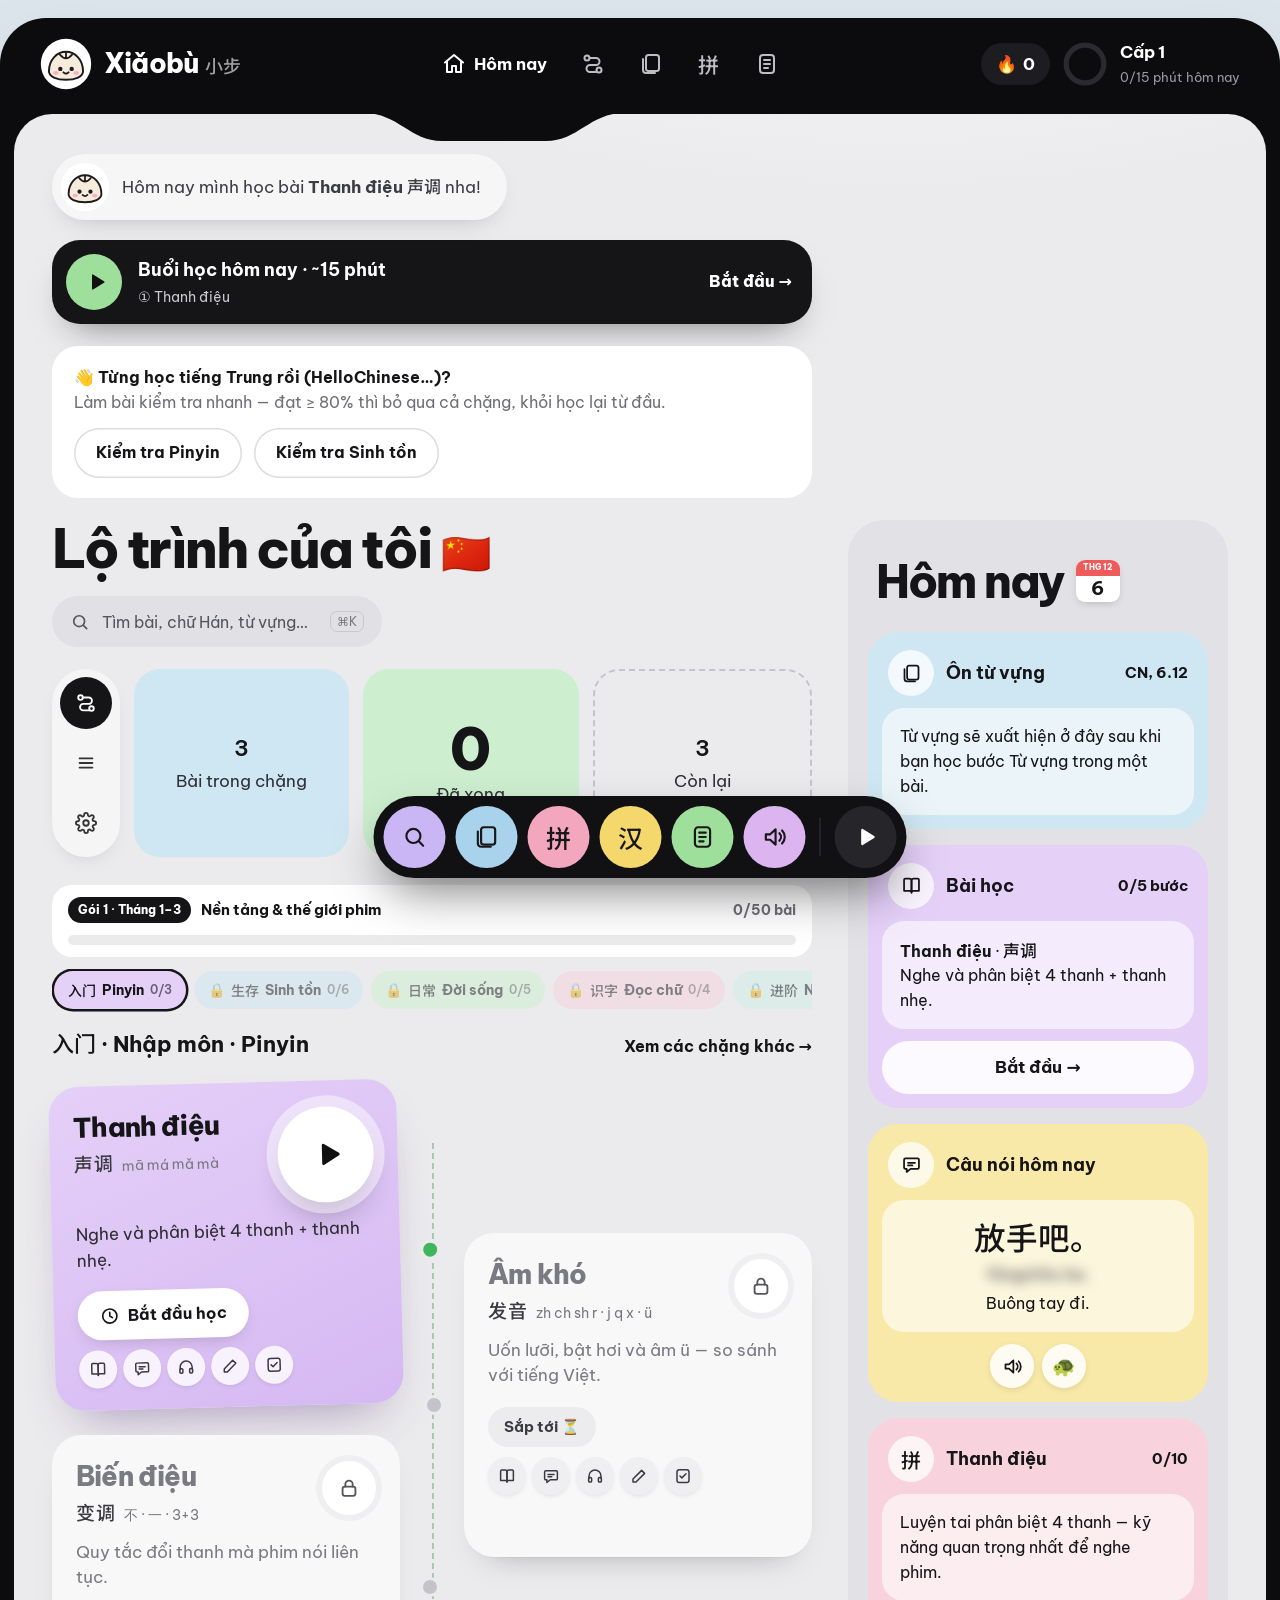
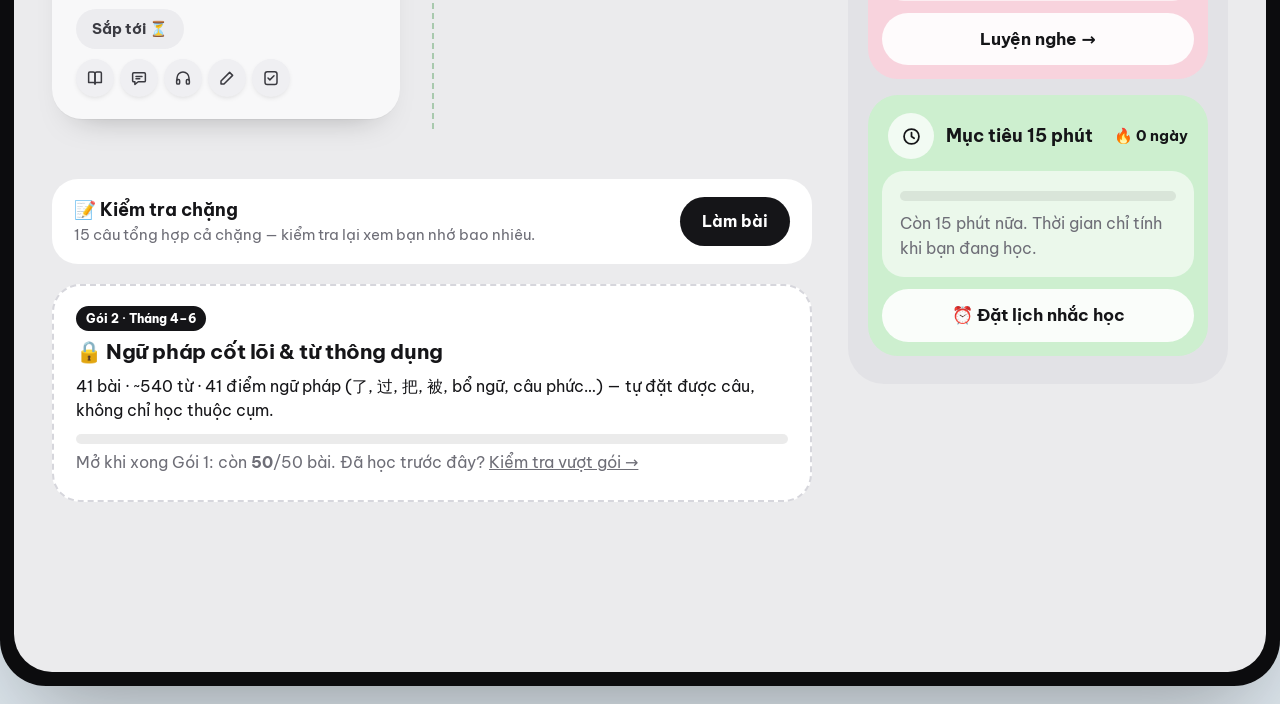
==== commit a7f2d27d: "v7: Hán tự trước, giải nghĩa từ trong câu, mẹo nhớ có nghĩa từng bộ phận, viết chữ tuần tự, âm thanh" ====
--- a/index.html
+++ b/index.html
@@ -4,6 +4,7 @@
 <meta charset="utf-8">
 <meta name="viewport" content="width=device-width, initial-scale=1, viewport-fit=cover">
 <meta name="theme-color" content="#0c0c0e">
+<meta name="referrer" content="no-referrer">
 <meta name="mobile-web-app-capable" content="yes">
 <meta name="apple-mobile-web-app-capable" content="yes">
 <meta name="apple-mobile-web-app-status-bar-style" content="black-translucent">
@@ -45,6 +46,8 @@
 <script src="js/data.js" defer></script>
 <script src="js/data-phim.js" defer></script>
 <script src="js/memo.js" defer></script>
+<script src="js/comp.js" defer></script>
+<script src="js/gloss.js" defer></script>
 <script src="js/app.js" defer></script>
 </body>
 </html>
--- a/css/style.css
+++ b/css/style.css
@@ -522,6 +522,7 @@
 .gram-tag{background:#eef4ff;color:#1f4fa8}
 @media (max-width:820px){ .next-pack{padding:18px 16px} .pack-h h2{font-size:24px} }
 
+.diag{white-space:pre-wrap;background:#111;color:#9fdf9c;border-radius:14px;padding:12px;font-size:12px;margin:10px 0}
 /* toast & confetti */
 #toast{position:fixed;left:50%;top:18px;transform:translate(-50%,-220%);opacity:0;visibility:hidden;background:var(--ink);color:#fff;padding:13px 20px;border-radius:18px;font-size:15px;z-index:100;max-width:min(92vw,520px);box-shadow:0 14px 34px -10px rgba(0,0,0,.5);transition:transform .35s cubic-bezier(.3,1.4,.6,1);text-align:center}
 #toast.show{transform:translate(-50%,env(safe-area-inset-top,0px));opacity:1;visibility:visible}
@@ -622,3 +623,19 @@
   .py-table{grid-template-columns:repeat(2,1fr)}
 }
 @media (prefers-reduced-motion:reduce){*{animation:none!important;transition:none!important}}
+.rp{margin-top:14px}.rp-npc{background:var(--soft,#f3f0ff);border-radius:14px;padding:10px 12px;margin-top:6px}.rp-say{margin-top:10px;display:flex;align-items:center;gap:8px;flex-wrap:wrap}.rp .opt .py,.qopts .opt [data-py]{font-size:.8em}
+/* v7 — Hán tự trước, giãn nút, từ trong câu */
+.fc-actions,.pc-act,.w-btns{gap:16px!important;margin-top:14px}
+.fc-actions .ibtn,.pc-act .ibtn,.w-btns .ibtn{width:48px;height:48px}
+.qopts{gap:12px}.btn-row{gap:12px;flex-wrap:wrap}
+.fc-nav{gap:14px;margin-top:16px}
+.wib{display:flex;flex-wrap:wrap;gap:6px;margin-top:10px}
+.wi{border:1px solid #e6e6ec;background:#fafafb;border-radius:10px;padding:5px 9px;display:flex;flex-direction:column;align-items:center;cursor:pointer;min-width:44px;font:inherit;color:inherit}
+.wi b{font-size:1.15em;font-weight:500}.wi small{font-size:.72em;color:#6b6b75;line-height:1.2;max-width:110px;text-align:center}
+.wi.new{border-color:#f0b24a;background:#fff7e8}.wi.new small::before{content:'mới · ';color:#c47a00;font-weight:600}
+.memo-i{margin-top:6px}.memo-parts{display:flex;flex-wrap:wrap;gap:4px 12px;margin-top:4px;font-size:.85em;color:#555}
+.memo-parts b{font-size:1.15em;color:#8e5bd6;margin-right:2px}
+.w-next{display:flex;flex-direction:column;align-items:center;gap:10px;margin-top:16px}
+.linkbtn{background:none;border:0;color:#8a8a93;text-decoration:underline;font:inherit;font-size:.9em;padding:8px;cursor:pointer}
+.step-actions{margin-top:28px}
+[hidden]{display:none!important}
